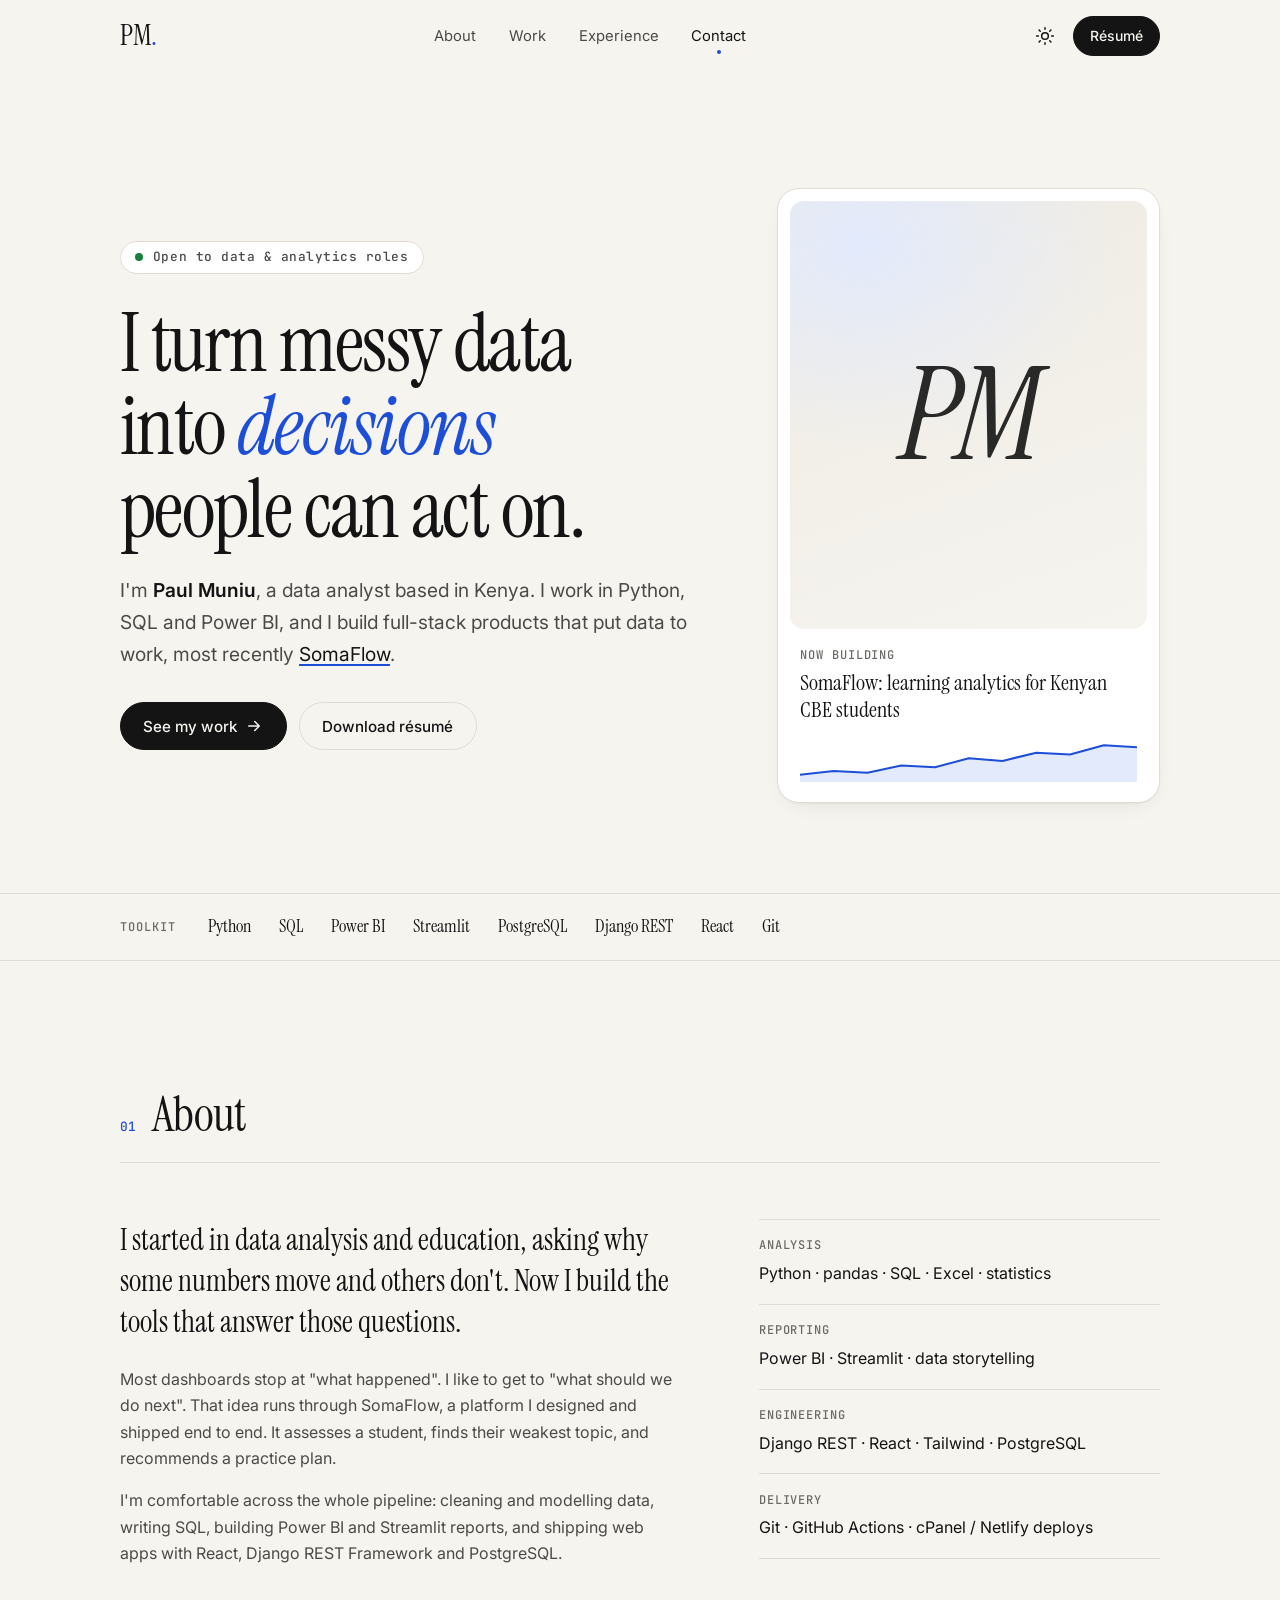
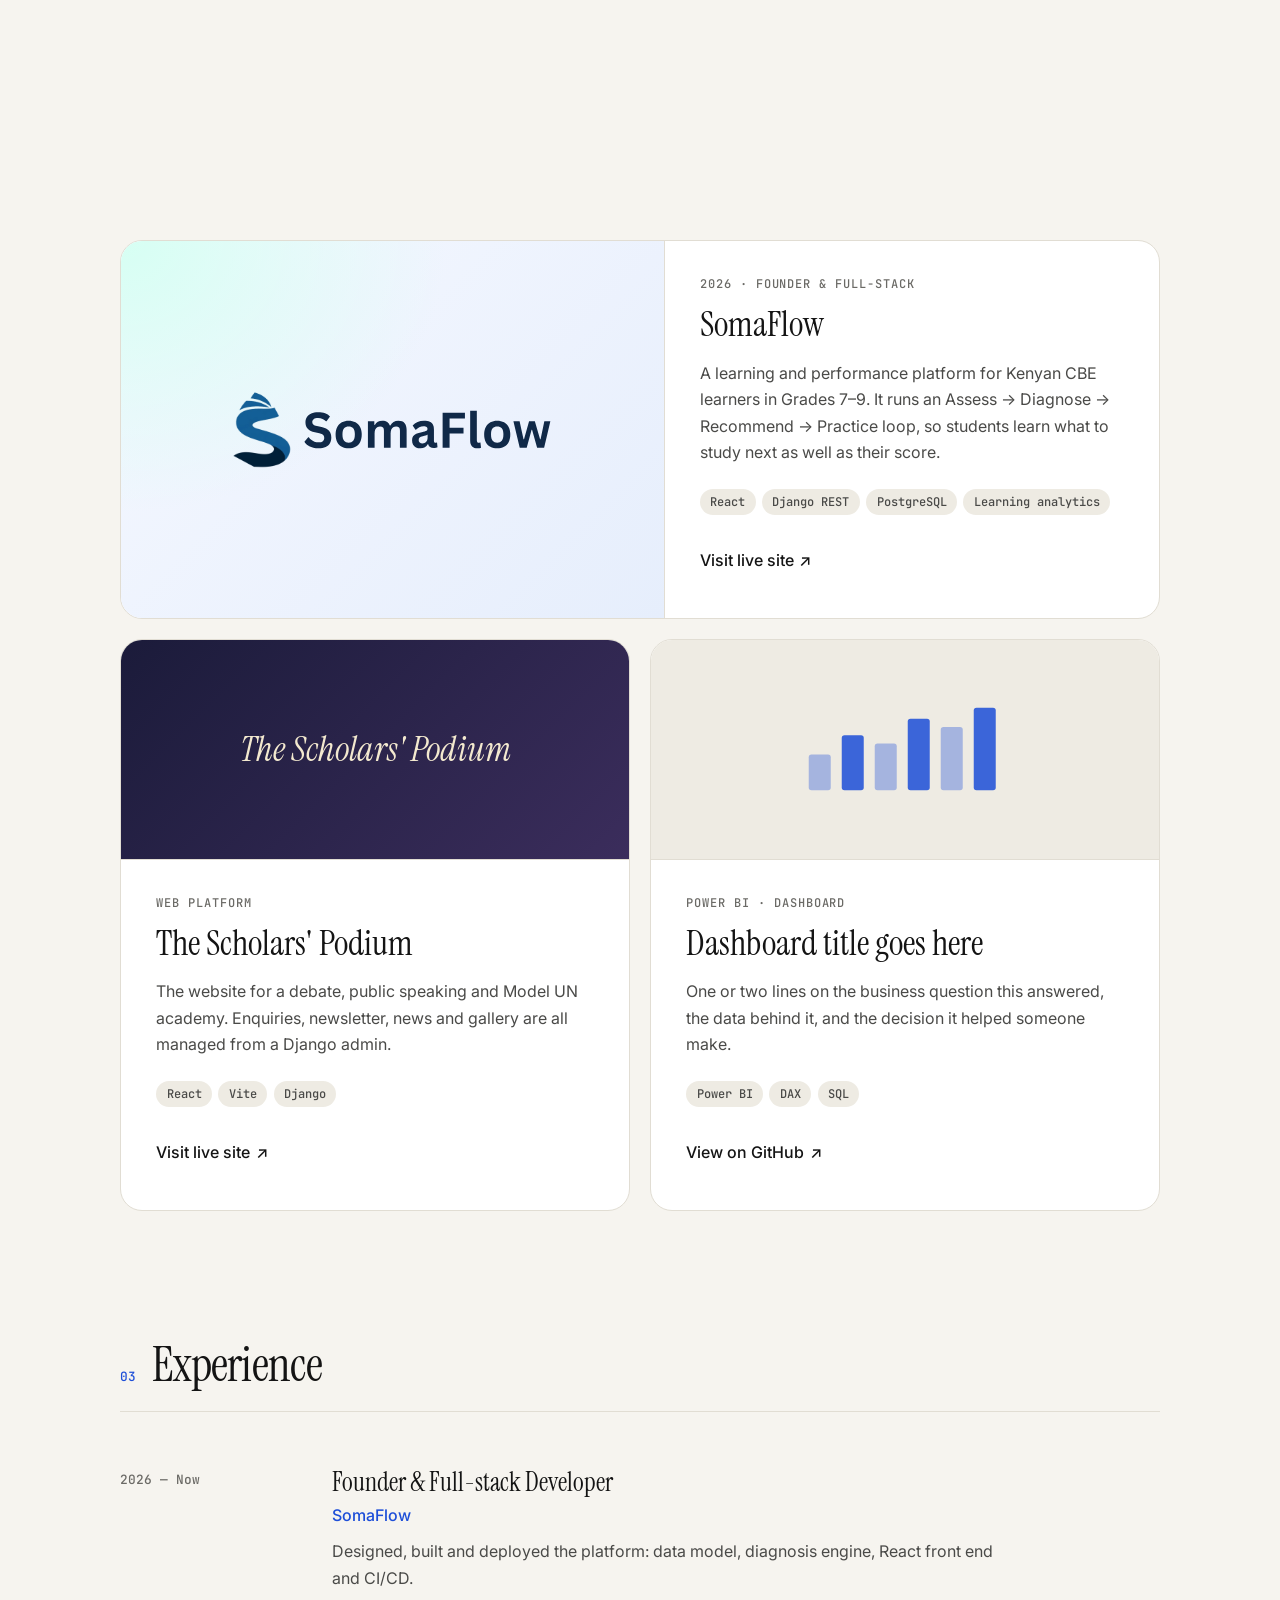
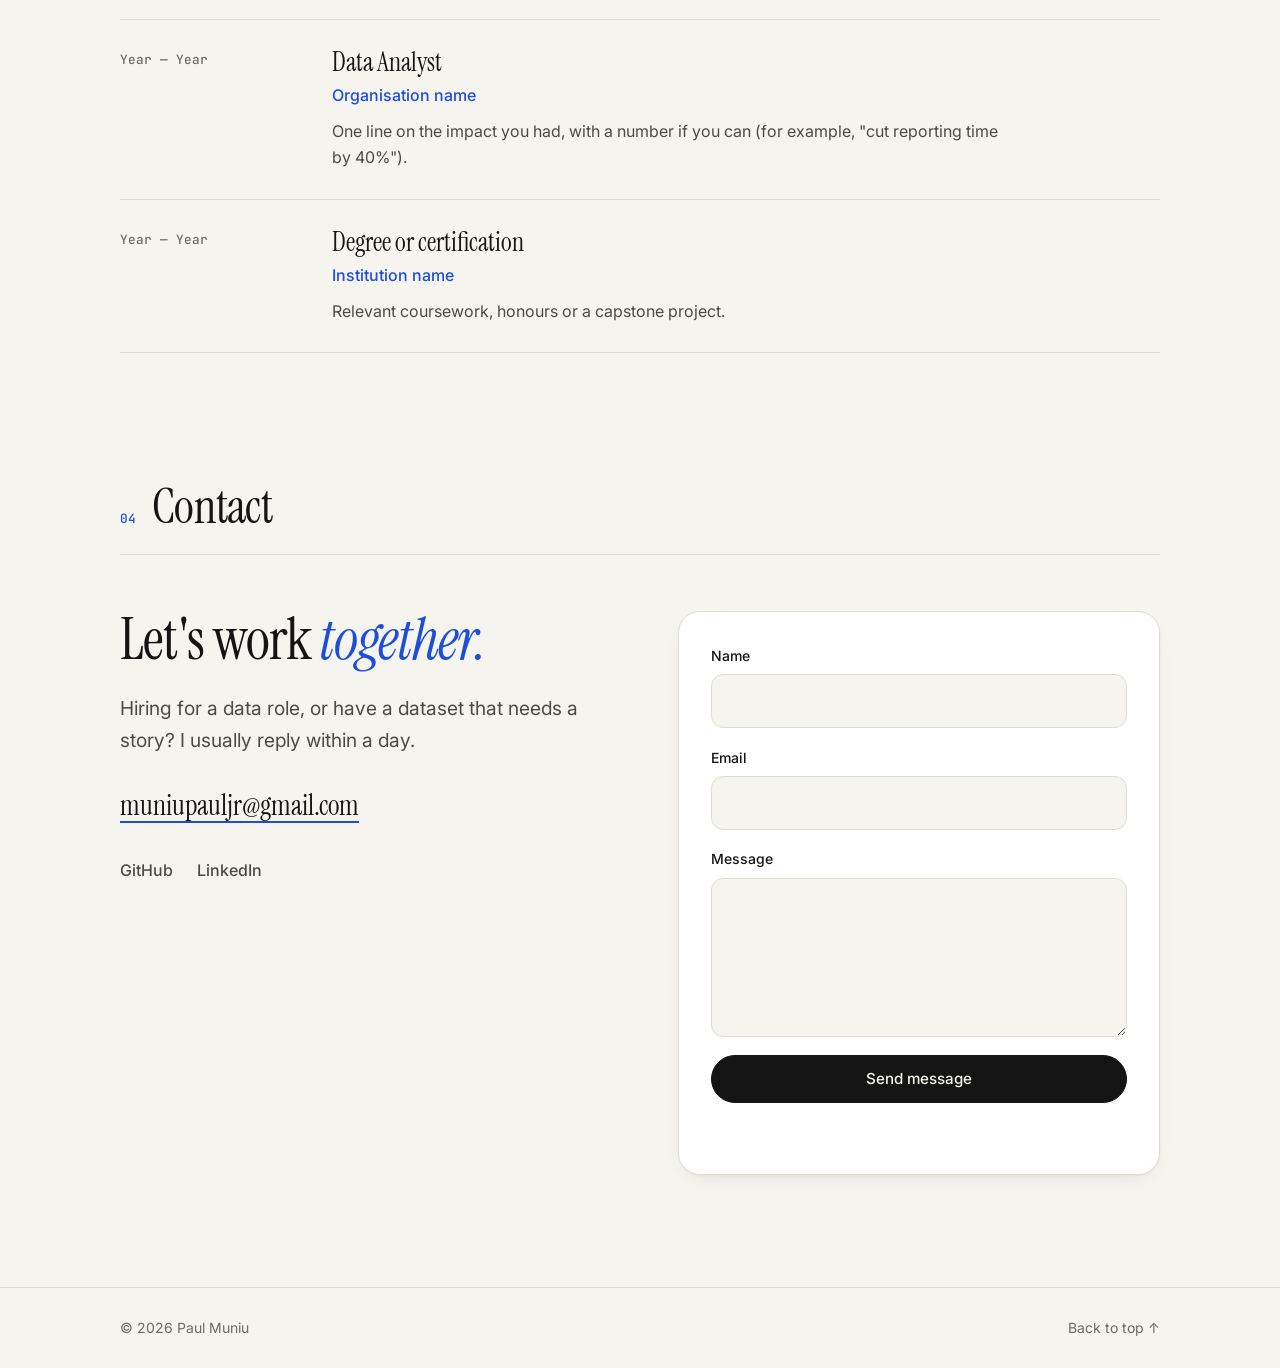
==== index.html @ c6164179 "Initial portfolio site Co-Authored-By: Claude Opus 5.5 <noreply@anthropic.com>" ====
<!doctype html>
<html lang="en">
<head>
  <meta charset="utf-8">
  <meta name="viewport" content="width=device-width, initial-scale=1">
  <title>Paul Muniu · Data Analyst &amp; Builder</title>
  <meta name="description" content="Paul Muniu: a data analyst who builds products. Python, SQL, Power BI and full-stack web apps. Founder of SomaFlow.">
  <meta name="theme-color" content="#f6f4ef" media="(prefers-color-scheme: light)">
  <meta name="theme-color" content="#0f0f10" media="(prefers-color-scheme: dark)">

  <!-- Link preview (WhatsApp, LinkedIn, X) -->
  <meta property="og:title" content="Paul Muniu · Data Analyst & Builder">
  <meta property="og:description" content="I turn messy data into decisions people can act on.">
  <meta property="og:type" content="website">

  <link rel="icon" href="assets/favicon.svg" type="image/svg+xml">

  <link rel="preconnect" href="https://fonts.googleapis.com">
  <link rel="preconnect" href="https://fonts.gstatic.com" crossorigin>
  <link href="https://fonts.googleapis.com/css2?family=Instrument+Serif:ital@0;1&family=Inter:wght@400;500;600&family=JetBrains+Mono:wght@400;500&display=swap" rel="stylesheet">

  <link rel="stylesheet" href="styles.css">

  <!-- Apply the saved theme before first paint so the page never flashes -->
  <script>
    document.documentElement.classList.add('js');
    try {
      var t = localStorage.getItem('theme');
      if (t) document.documentElement.setAttribute('data-theme', t);
    } catch (e) {}
  </script>
</head>
<body>
  <a class="skip-link" href="#main">Skip to content</a>

  <!-- ============ Header ============ -->
  <header class="site-header" id="top">
    <div class="container header-inner">
      <a href="#top" class="brand" aria-label="Paul Muniu, back to top">PM<span>.</span></a>

      <nav class="nav" id="nav" aria-label="Primary">
        <a href="#about">About</a>
        <a href="#work">Work</a>
        <a href="#experience">Experience</a>
        <a href="#contact">Contact</a>
      </nav>

      <div class="header-actions">
        <button class="icon-btn" id="theme-toggle" type="button" aria-label="Switch colour theme">
          <svg class="i-sun" viewBox="0 0 24 24" aria-hidden="true"><circle cx="12" cy="12" r="4"/><path d="M12 2v2M12 20v2M4.9 4.9l1.4 1.4M17.7 17.7l1.4 1.4M2 12h2M20 12h2M4.9 19.1l1.4-1.4M17.7 6.3l1.4-1.4"/></svg>
          <svg class="i-moon" viewBox="0 0 24 24" aria-hidden="true"><path d="M21 12.8A9 9 0 1 1 11.2 3a7 7 0 0 0 9.8 9.8z"/></svg>
        </button>
        <a class="btn btn-small" href="assets/Paul_Muniu_Resume.pdf" target="_blank" rel="noopener">Résumé</a>
        <button class="icon-btn menu-btn" id="menu-btn" type="button" aria-label="Open menu" aria-expanded="false" aria-controls="nav">
          <svg viewBox="0 0 24 24" aria-hidden="true"><path d="M4 7h16M4 12h16M4 17h16"/></svg>
        </button>
      </div>
    </div>
  </header>

  <main id="main">

    <!-- ============ Hero ============ -->
    <section class="hero container">
      <div class="hero-copy">
        <p class="eyebrow reveal"><span class="dot" aria-hidden="true"></span>Open to data &amp; analytics roles</p>
        <h1 class="display reveal">
          I turn messy data into <em>decisions</em> people can act on.
        </h1>
        <p class="lede reveal">
          I'm <strong>Paul Muniu</strong>, a data analyst based in Kenya. I work in Python, SQL and Power BI,
          and I build full-stack products that put data to work, most recently
          <a href="https://somaflow.co.ke" target="_blank" rel="noopener">SomaFlow</a>.
        </p>
        <div class="hero-cta reveal">
          <a class="btn" href="#work">See my work
            <svg viewBox="0 0 24 24" aria-hidden="true"><path d="M5 12h14M13 6l6 6-6 6"/></svg>
          </a>
          <a class="btn btn-ghost" href="assets/Paul_Muniu_Resume.pdf" target="_blank" rel="noopener">Download résumé</a>
        </div>
      </div>

      <!-- Portrait card: swap the monogram for a photo (see README) -->
      <aside class="hero-card reveal" aria-label="Snapshot">
        <div class="portrait">
          <!-- <img src="assets/portrait.jpg" alt="Paul Muniu" width="600" height="720"> -->
          <span class="monogram" aria-hidden="true">PM</span>
        </div>
        <div class="hero-card-body">
          <p class="mono-label">Now building</p>
          <p class="hero-card-title">SomaFlow: learning analytics for Kenyan CBE students</p>
          <svg class="spark" viewBox="0 0 200 48" preserveAspectRatio="none" aria-hidden="true">
            <path class="spark-area" d="M0 40 L20 36 L40 38 L60 30 L80 32 L100 22 L120 25 L140 16 L160 18 L180 8 L200 10 L200 48 L0 48 Z"/>
            <path class="spark-line" d="M0 40 L20 36 L40 38 L60 30 L80 32 L100 22 L120 25 L140 16 L160 18 L180 8 L200 10"/>
          </svg>
        </div>
      </aside>
    </section>

    <!-- ============ Toolkit strip ============ -->
    <section class="toolkit" aria-label="Toolkit">
      <div class="container toolkit-inner">
        <span class="mono-label">Toolkit</span>
        <ul>
          <li>Python</li><li>SQL</li><li>Power BI</li><li>Streamlit</li>
          <li>PostgreSQL</li><li>Django REST</li><li>React</li><li>Git</li>
        </ul>
      </div>
    </section>

    <!-- ============ About ============ -->
    <section class="section container" id="about">
      <header class="section-head reveal">
        <span class="section-num">01</span>
        <h2>About</h2>
      </header>

      <div class="about-grid">
        <div class="about-text reveal">
          <p class="big">
            I started in data analysis and education, asking why some numbers move and others don't.
            Now I build the tools that answer those questions.
          </p>
          <p>
            Most dashboards stop at "what happened". I like to get to "what should we do next".
            That idea runs through SomaFlow, a platform I designed and shipped end to end.
            It assesses a student, finds their weakest topic, and recommends a practice plan.
          </p>
          <p>
            I'm comfortable across the whole pipeline: cleaning and modelling data, writing SQL,
            building Power BI and Streamlit reports, and shipping web apps with React,
            Django REST Framework and PostgreSQL.
          </p>
        </div>

        <div class="skills reveal">
          <div class="skill-group">
            <h3>Analysis</h3>
            <p>Python · pandas · SQL · Excel · statistics</p>
          </div>
          <div class="skill-group">
            <h3>Reporting</h3>
            <p>Power BI · Streamlit · data storytelling</p>
          </div>
          <div class="skill-group">
            <h3>Engineering</h3>
            <p>Django REST · React · Tailwind · PostgreSQL</p>
          </div>
          <div class="skill-group">
            <h3>Delivery</h3>
            <p>Git · GitHub Actions · cPanel / Netlify deploys</p>
          </div>
        </div>
      </div>
    </section>

    <!-- ============ Work ============ -->
    <section class="section container" id="work">
      <header class="section-head reveal">
        <span class="section-num">02</span>
        <h2>Selected work</h2>
      </header>

      <div class="work-grid">

        <!-- Featured project -->
        <article class="project project-featured reveal">
          <div class="project-media media-soma">
            <img src="assets/somaflow-logo.svg" alt="SomaFlow logo" width="320" height="96" loading="lazy">
          </div>
          <div class="project-body">
            <p class="mono-label">2026 · Founder &amp; full-stack</p>
            <h3>SomaFlow</h3>
            <p>
              A learning and performance platform for Kenyan CBE learners in Grades 7–9.
              It runs an Assess → Diagnose → Recommend → Practice loop, so students learn what to
              study next as well as their score.
            </p>
            <ul class="tags">
              <li>React</li><li>Django REST</li><li>PostgreSQL</li><li>Learning analytics</li>
            </ul>
            <div class="project-links">
              <a href="https://somaflow.co.ke" target="_blank" rel="noopener">Visit live site <span aria-hidden="true">↗</span></a>
            </div>
          </div>
        </article>

        <article class="project reveal">
          <div class="project-media media-tsp">
            <span class="wordmark">The Scholars' Podium</span>
          </div>
          <div class="project-body">
            <p class="mono-label">Web platform</p>
            <h3>The Scholars' Podium</h3>
            <p>
              The website for a debate, public speaking and Model UN academy. Enquiries, newsletter,
              news and gallery are all managed from a Django admin.
            </p>
            <ul class="tags">
              <li>React</li><li>Vite</li><li>Django</li>
            </ul>
            <div class="project-links">
              <a href="https://thescholarspodium.com" target="_blank" rel="noopener">Visit live site <span aria-hidden="true">↗</span></a>
            </div>
          </div>
        </article>

        <!-- PLACEHOLDER: replace with a real Power BI / Streamlit project of yours -->
        <article class="project reveal">
          <div class="project-media media-data">
            <svg viewBox="0 0 160 80" aria-hidden="true">
              <rect x="10" y="44" width="16" height="26" rx="2"/><rect x="34" y="30" width="16" height="40" rx="2"/>
              <rect x="58" y="36" width="16" height="34" rx="2"/><rect x="82" y="18" width="16" height="52" rx="2"/>
              <rect x="106" y="24" width="16" height="46" rx="2"/><rect x="130" y="10" width="16" height="60" rx="2"/>
            </svg>
          </div>
          <div class="project-body">
            <p class="mono-label">Power BI · Dashboard</p>
            <h3>Dashboard title goes here</h3>
            <p>
              One or two lines on the business question this answered, the data behind it,
              and the decision it helped someone make.
            </p>
            <ul class="tags">
              <li>Power BI</li><li>DAX</li><li>SQL</li>
            </ul>
            <div class="project-links">
              <a href="https://github.com/PaulMuniu" target="_blank" rel="noopener">View on GitHub <span aria-hidden="true">↗</span></a>
            </div>
          </div>
        </article>

      </div>
    </section>

    <!-- ============ Experience ============ -->
    <section class="section container" id="experience">
      <header class="section-head reveal">
        <span class="section-num">03</span>
        <h2>Experience</h2>
      </header>

      <ol class="timeline">
        <li class="reveal">
          <span class="when">2026 — Now</span>
          <div>
            <h3>Founder &amp; Full-stack Developer</h3>
            <p class="where">SomaFlow</p>
            <p>Designed, built and deployed the platform: data model, diagnosis engine, React front end and CI/CD.</p>
          </div>
        </li>
        <!-- PLACEHOLDER: replace with your real roles -->
        <li class="reveal">
          <span class="when">Year — Year</span>
          <div>
            <h3>Data Analyst</h3>
            <p class="where">Organisation name</p>
            <p>One line on the impact you had, with a number if you can (for example, "cut reporting time by 40%").</p>
          </div>
        </li>
        <li class="reveal">
          <span class="when">Year — Year</span>
          <div>
            <h3>Degree or certification</h3>
            <p class="where">Institution name</p>
            <p>Relevant coursework, honours or a capstone project.</p>
          </div>
        </li>
      </ol>
    </section>

    <!-- ============ Contact ============ -->
    <section class="section container contact" id="contact">
      <header class="section-head reveal">
        <span class="section-num">04</span>
        <h2>Contact</h2>
      </header>

      <div class="contact-grid">
        <div class="reveal">
          <p class="display display-sm">Let's work <em>together.</em></p>
          <p class="lede">Hiring for a data role, or have a dataset that needs a story? I usually reply within a day.</p>
          <a class="email-link" href="mailto:muniupauljr@gmail.com">muniupauljr@gmail.com</a>
          <ul class="socials">
            <li><a href="https://github.com/PaulMuniu" target="_blank" rel="noopener">GitHub</a></li>
            <li><a href="https://www.linkedin.com/" target="_blank" rel="noopener">LinkedIn</a></li>
          </ul>
        </div>

        <!-- Netlify Forms: submissions appear in your Netlify dashboard, no backend needed -->
        <form class="form reveal" name="contact" method="POST" action="/thanks.html" data-netlify="true" netlify-honeypot="company" id="contact-form">
          <input type="hidden" name="form-name" value="contact">
          <p class="hp"><label>Leave this empty <input name="company" tabindex="-1" autocomplete="off"></label></p>

          <div class="field">
            <label for="f-name">Name</label>
            <input id="f-name" name="name" type="text" autocomplete="name" required>
          </div>
          <div class="field">
            <label for="f-email">Email</label>
            <input id="f-email" name="email" type="email" autocomplete="email" required>
          </div>
          <div class="field">
            <label for="f-msg">Message</label>
            <textarea id="f-msg" name="message" rows="5" required></textarea>
          </div>
          <button class="btn btn-block" type="submit">Send message</button>
          <p class="form-status" id="form-status" role="status" aria-live="polite"></p>
        </form>
      </div>
    </section>
  </main>

  <footer class="site-footer">
    <div class="container footer-inner">
      <span>© <span id="year">2026</span> Paul Muniu</span>
      <a href="#top">Back to top ↑</a>
    </div>
  </footer>

  <script src="script.js" defer></script>
</body>
</html>
---- styles.css ----
/* ==========================================================================
   Design tokens
   ========================================================================== */
:root {
  --bg:        #f6f4ef;   /* warm paper */
  --surface:   #ffffff;
  --surface-2: #eeebe3;
  --ink:       #141414;
  --ink-2:     #4a4a48;   /* body copy, 8.6:1 on --bg */
  --muted:     #6b6a66;   /* labels, 5.1:1 on --bg */
  --line:      #e1ddd3;
  --accent:    #1d4ed8;   /* one accent, used sparingly */
  --accent-soft: #e3eafc;
  --ok:        #15803d;

  --serif: "Instrument Serif", "Times New Roman", serif;
  --sans:  "Inter", system-ui, -apple-system, "Segoe UI", Roboto, sans-serif;
  --mono:  "JetBrains Mono", ui-monospace, Consolas, monospace;

  --radius: 14px;
  --radius-lg: 22px;
  --shadow: 0 1px 2px rgb(20 20 20 / .04), 0 8px 24px -12px rgb(20 20 20 / .12);
  --ease: cubic-bezier(.2, .7, .2, 1);
  --max: 1120px;
  --gutter: clamp(16px, 4vw, 40px);

  color-scheme: light;
}

@media (prefers-color-scheme: dark) {
  :root:not([data-theme="light"]) {
    --bg: #0f0f10; --surface: #17171a; --surface-2: #1e1e22;
    --ink: #f2f0ea; --ink-2: #c4c2bb; --muted: #9a988f; --line: #2a2a2e;
    --accent: #8fb0ff; --accent-soft: #1b2440; --ok: #4ade80;
    --shadow: 0 1px 2px rgb(0 0 0 / .4), 0 12px 32px -16px rgb(0 0 0 / .6);
    color-scheme: dark;
  }
}
:root[data-theme="dark"] {
  --bg: #0f0f10; --surface: #17171a; --surface-2: #1e1e22;
  --ink: #f2f0ea; --ink-2: #c4c2bb; --muted: #9a988f; --line: #2a2a2e;
  --accent: #8fb0ff; --accent-soft: #1b2440; --ok: #4ade80;
  --shadow: 0 1px 2px rgb(0 0 0 / .4), 0 12px 32px -16px rgb(0 0 0 / .6);
  color-scheme: dark;
}

/* ==========================================================================
   Base
   ========================================================================== */
*, *::before, *::after { box-sizing: border-box; }
html { scroll-behavior: smooth; scroll-padding-top: 88px; -webkit-text-size-adjust: 100%; }
body {
  margin: 0;
  background: var(--bg);
  color: var(--ink-2);
  font: 400 1rem/1.65 var(--sans);
  -webkit-font-smoothing: antialiased;
  text-rendering: optimizeLegibility;
  transition: background-color .3s var(--ease), color .3s var(--ease);
}
img, svg { display: block; max-width: 100%; }
a { color: inherit; }
h1, h2, h3 { color: var(--ink); margin: 0; font-weight: 500; }
p { margin: 0 0 1em; }
strong { color: var(--ink); font-weight: 600; }
::selection { background: var(--accent); color: var(--bg); }

:focus-visible { outline: 2px solid var(--accent); outline-offset: 3px; border-radius: 6px; }

.container { width: 100%; max-width: var(--max); margin-inline: auto; padding-inline: var(--gutter); }

.skip-link {
  position: absolute; left: 16px; top: -48px; z-index: 100;
  background: var(--ink); color: var(--bg); padding: 10px 16px; border-radius: 8px;
  text-decoration: none; transition: top .2s var(--ease);
}
.skip-link:focus { top: 16px; }

.mono-label {
  font: 500 .75rem/1.4 var(--mono);
  letter-spacing: .08em; text-transform: uppercase;
  color: var(--muted); margin: 0;
}

/* ==========================================================================
   Buttons
   ========================================================================== */
.btn {
  display: inline-flex; align-items: center; justify-content: center; gap: .5rem;
  min-height: 48px; padding: 0 1.4rem;
  border-radius: 999px; border: 1px solid var(--ink);
  background: var(--ink); color: var(--bg);
  font: 500 .95rem/1 var(--sans); text-decoration: none; cursor: pointer;
  transition: transform .2s var(--ease), background-color .2s var(--ease), color .2s var(--ease), border-color .2s var(--ease);
}
.btn svg { width: 18px; height: 18px; fill: none; stroke: currentColor; stroke-width: 2; stroke-linecap: round; stroke-linejoin: round; transition: transform .2s var(--ease); }
.btn:hover { transform: translateY(-1px); }
.btn:hover svg { transform: translateX(3px); }
.btn:active { transform: translateY(0); }
.btn-ghost { background: transparent; color: var(--ink); border-color: var(--line); }
.btn-ghost:hover { border-color: var(--ink); }
.btn-small { min-height: 40px; padding: 0 1rem; font-size: .875rem; }
.btn-block { width: 100%; }
.btn[disabled] { opacity: .6; cursor: progress; transform: none; }

.icon-btn {
  display: inline-grid; place-items: center;
  width: 44px; height: 44px; border-radius: 999px;
  border: 1px solid transparent; background: transparent; color: var(--ink); cursor: pointer;
  transition: background-color .2s var(--ease), border-color .2s var(--ease);
}
.icon-btn:hover { background: var(--surface-2); }
.icon-btn svg { width: 20px; height: 20px; fill: none; stroke: currentColor; stroke-width: 1.8; stroke-linecap: round; stroke-linejoin: round; }

.i-moon { display: none; }
:root[data-theme="dark"] .i-sun { display: none; }
:root[data-theme="dark"] .i-moon { display: block; }
@media (prefers-color-scheme: dark) {
  :root:not([data-theme="light"]) .i-sun { display: none; }
  :root:not([data-theme="light"]) .i-moon { display: block; }
}

/* ==========================================================================
   Header
   ========================================================================== */
.site-header {
  position: sticky; top: 0; z-index: 50;
  background: color-mix(in srgb, var(--bg) 82%, transparent);
  -webkit-backdrop-filter: saturate(160%) blur(14px);
  backdrop-filter: saturate(160%) blur(14px);
  border-bottom: 1px solid transparent;
  transition: border-color .3s var(--ease);
}
.site-header.scrolled { border-bottom-color: var(--line); }
.header-inner { display: flex; align-items: center; justify-content: space-between; height: 72px; gap: 1rem; }

.brand { font: 400 1.75rem/1 var(--serif); color: var(--ink); text-decoration: none; letter-spacing: -.01em; }
.brand span { color: var(--accent); }

.nav { display: flex; gap: .25rem; }
.nav a {
  position: relative; padding: .6rem .9rem; border-radius: 999px;
  font-size: .925rem; color: var(--ink-2); text-decoration: none;
  transition: color .2s var(--ease), background-color .2s var(--ease);
}
.nav a:hover { color: var(--ink); background: var(--surface-2); }
.nav a.active { color: var(--ink); }
.nav a.active::after {
  content: ""; position: absolute; left: 50%; bottom: 4px; width: 4px; height: 4px;
  border-radius: 50%; background: var(--accent); transform: translateX(-50%);
}

.header-actions { display: flex; align-items: center; gap: .35rem; }
.menu-btn { display: none; }

/* ==========================================================================
   Hero
   ========================================================================== */
.hero {
  display: grid; grid-template-columns: 1.55fr 1fr; gap: clamp(2rem, 5vw, 4.5rem);
  align-items: center;
  padding-block: clamp(3.5rem, 9vw, 7.5rem) clamp(3rem, 7vw, 6rem);
}
.eyebrow {
  display: inline-flex; align-items: center; gap: .6rem;
  font: 500 .8rem/1 var(--mono); letter-spacing: .04em; color: var(--ink-2);
  padding: .55rem .9rem; border: 1px solid var(--line); border-radius: 999px; background: var(--surface);
  margin-bottom: 1.75rem;
}
.dot { width: 8px; height: 8px; border-radius: 50%; background: var(--ok); box-shadow: 0 0 0 0 color-mix(in srgb, var(--ok) 50%, transparent); animation: pulse 2.4s infinite; }
@keyframes pulse {
  0%   { box-shadow: 0 0 0 0 color-mix(in srgb, var(--ok) 45%, transparent); }
  70%  { box-shadow: 0 0 0 8px transparent; }
  100% { box-shadow: 0 0 0 0 transparent; }
}

.display {
  font: 400 clamp(2.6rem, 6.4vw, 5.1rem)/1.02 var(--serif);
  letter-spacing: -.02em; color: var(--ink); margin: 0 0 1.5rem;
  text-wrap: balance;
}
.display em { font-style: italic; color: var(--accent); }
.display-sm { font-size: clamp(2.2rem, 5vw, 3.6rem); }

.lede { font-size: clamp(1.05rem, 1.6vw, 1.2rem); max-width: 38rem; color: var(--ink-2); }
.lede a { color: var(--ink); text-decoration-color: var(--accent); text-underline-offset: 3px; text-decoration-thickness: 1.5px; }
.lede a:hover { color: var(--accent); }
.hero-cta { display: flex; flex-wrap: wrap; gap: .75rem; margin-top: 2rem; }

.hero-card {
  background: var(--surface); border: 1px solid var(--line); border-radius: var(--radius-lg);
  padding: .75rem; box-shadow: var(--shadow);
  transform: rotate(1.2deg);
  transition: transform .5s var(--ease);
}
.hero-card:hover { transform: rotate(0deg) translateY(-4px); }
.portrait {
  aspect-ratio: 5 / 6; border-radius: calc(var(--radius-lg) - 8px); overflow: hidden;
  display: grid; place-items: center;
  background:
    radial-gradient(120% 80% at 20% 10%, var(--accent-soft), transparent 60%),
    linear-gradient(160deg, var(--surface-2), var(--bg));
}
.portrait img { width: 100%; height: 100%; object-fit: cover; }
.monogram { font: italic 400 clamp(5rem, 11vw, 8rem)/1 var(--serif); color: var(--ink); opacity: .9; letter-spacing: -.03em; }
.hero-card-body { padding: 1.1rem .6rem .5rem; }
.hero-card-title { font: 400 1.35rem/1.25 var(--serif); color: var(--ink); margin: .4rem 0 .9rem; }
.spark { width: 100%; height: 44px; }
.spark-line { fill: none; stroke: var(--accent); stroke-width: 2; vector-effect: non-scaling-stroke; stroke-linejoin: round; }
.spark-area { fill: var(--accent-soft); }

/* ==========================================================================
   Toolkit strip
   ========================================================================== */
.toolkit { border-block: 1px solid var(--line); }
.toolkit-inner { display: flex; align-items: center; gap: 2rem; padding-block: 1.25rem; }
.toolkit ul { display: flex; flex-wrap: wrap; gap: .4rem 1.75rem; list-style: none; margin: 0; padding: 0; }
.toolkit li { font: 400 1.15rem/1.4 var(--serif); color: var(--ink); }

/* ==========================================================================
   Sections
   ========================================================================== */
.section { padding-block: clamp(4.5rem, 10vw, 8rem) 0; }
.section-head {
  display: flex; align-items: baseline; gap: 1rem;
  padding-bottom: 1.25rem; margin-bottom: clamp(2rem, 5vw, 3.5rem);
  border-bottom: 1px solid var(--line);
}
.section-num { font: 500 .8rem/1 var(--mono); color: var(--accent); }
.section-head h2 { font: 400 clamp(2rem, 4.2vw, 3rem)/1.1 var(--serif); letter-spacing: -.015em; }

/* About */
.about-grid { display: grid; grid-template-columns: 1.4fr 1fr; gap: clamp(2rem, 6vw, 5rem); }
.about-text { max-width: 40rem; }
.about-text .big { font: 400 clamp(1.45rem, 2.6vw, 1.9rem)/1.35 var(--serif); color: var(--ink); margin-bottom: 1.5rem; }
.skills { display: grid; gap: 0; align-content: start; }
.skill-group { padding: 1.1rem 0; border-top: 1px solid var(--line); }
.skill-group:last-child { border-bottom: 1px solid var(--line); }
.skill-group h3 { font: 500 .75rem/1.4 var(--mono); letter-spacing: .08em; text-transform: uppercase; color: var(--muted); margin-bottom: .35rem; }
.skill-group p { margin: 0; color: var(--ink); }

/* Work */
.work-grid { display: grid; grid-template-columns: repeat(2, 1fr); gap: 1.25rem; }
.project {
  display: flex; flex-direction: column;
  background: var(--surface); border: 1px solid var(--line); border-radius: var(--radius-lg);
  overflow: hidden;
  transition: transform .35s var(--ease), box-shadow .35s var(--ease), border-color .35s var(--ease);
}
.project:hover { transform: translateY(-4px); box-shadow: var(--shadow); border-color: color-mix(in srgb, var(--ink) 18%, var(--line)); }
.project-featured { grid-column: 1 / -1; display: grid; grid-template-columns: 1.1fr 1fr; }
.project-media {
  display: grid; place-items: center; min-height: 220px; padding: 2rem;
  background: var(--surface-2); border-bottom: 1px solid var(--line);
}
.project-featured .project-media { border-bottom: 0; border-right: 1px solid var(--line); min-height: 340px; }
.media-soma { background: radial-gradient(100% 120% at 0% 0%, #d6fff3, transparent 60%), linear-gradient(135deg, #f5f8ff, #e6eefc); }
.media-soma img { width: min(78%, 320px); height: auto; transition: transform .5s var(--ease); }
.project:hover .media-soma img { transform: scale(1.04); }
.media-tsp { background: linear-gradient(135deg, #1b1b3a, #3b2d5c); }
.wordmark { font: italic 400 clamp(1.6rem, 3vw, 2.2rem)/1.1 var(--serif); color: #f3e9cf; text-align: center; }
.media-data svg { width: 70%; max-width: 220px; }
.media-data rect { fill: var(--accent); opacity: .85; }
.media-data rect:nth-child(odd) { opacity: .35; }

.project-body { padding: clamp(1.4rem, 3vw, 2.2rem); display: flex; flex-direction: column; gap: .2rem; flex: 1; }
.project-body h3 { font: 400 clamp(1.7rem, 3vw, 2.2rem)/1.15 var(--serif); margin: .5rem 0 .75rem; }
.tags { display: flex; flex-wrap: wrap; gap: .4rem; list-style: none; padding: 0; margin: .25rem 0 1.25rem; }
.tags li { font: 500 .75rem/1 var(--mono); padding: .45rem .65rem; border-radius: 999px; background: var(--surface-2); color: var(--ink-2); }
.project-links { margin-top: auto; }
.project-links a {
  display: inline-flex; align-items: center; gap: .35rem; min-height: 44px;
  font-weight: 500; color: var(--ink); text-decoration: none;
  background: linear-gradient(var(--accent), var(--accent)) left bottom / 0 1.5px no-repeat;
  transition: background-size .3s var(--ease), color .2s var(--ease);
}
.project-links a:hover { color: var(--accent); background-size: 100% 1.5px; }

/* Experience */
.timeline { list-style: none; margin: 0; padding: 0; }
.timeline li {
  display: grid; grid-template-columns: 180px 1fr; gap: 2rem;
  padding: 1.75rem 0; border-bottom: 1px solid var(--line);
}
.timeline li:first-child { padding-top: 0; }
.when { font: 500 .8rem/1.9 var(--mono); color: var(--muted); }
.timeline h3 { font: 400 1.6rem/1.2 var(--serif); }
.where { color: var(--accent); font-weight: 500; margin: .2rem 0 .6rem; }
.timeline p:last-child { margin: 0; max-width: 42rem; }

/* Contact */
.contact { padding-bottom: clamp(4rem, 9vw, 7rem); }
.contact-grid { display: grid; grid-template-columns: 1fr 1fr; gap: clamp(2rem, 6vw, 5rem); align-items: start; }
.email-link {
  display: inline-block; margin-top: .75rem;
  font: 400 clamp(1.3rem, 2.4vw, 1.75rem)/1.3 var(--serif); color: var(--ink);
  text-decoration: underline; text-decoration-color: var(--accent); text-underline-offset: 6px; text-decoration-thickness: 1.5px;
  word-break: break-all;
  transition: color .2s var(--ease);
}
.email-link:hover { color: var(--accent); }
.socials { display: flex; gap: 1.5rem; list-style: none; padding: 0; margin: 1.5rem 0 0; }
.socials a { display: inline-flex; align-items: center; min-height: 44px; color: var(--ink-2); text-decoration: none; font-weight: 500; }
.socials a:hover { color: var(--accent); }

.form {
  background: var(--surface); border: 1px solid var(--line); border-radius: var(--radius-lg);
  padding: clamp(1.4rem, 3vw, 2rem); box-shadow: var(--shadow);
  display: grid; gap: 1.1rem;
}
.field { display: grid; gap: .45rem; }
.field label { font-size: .875rem; font-weight: 500; color: var(--ink); }
.field input, .field textarea {
  width: 100%; font: inherit; color: var(--ink);
  background: var(--bg); border: 1px solid var(--line); border-radius: 12px;
  padding: .8rem 1rem; min-height: 48px; resize: vertical;
  transition: border-color .2s var(--ease), box-shadow .2s var(--ease), background-color .2s var(--ease);
}
.field input:hover, .field textarea:hover { border-color: color-mix(in srgb, var(--ink) 25%, var(--line)); }
.field input:focus, .field textarea:focus {
  outline: none; border-color: var(--accent); background: var(--surface);
  box-shadow: 0 0 0 4px color-mix(in srgb, var(--accent) 18%, transparent);
}
.hp { position: absolute; left: -9999px; }
.form-status { margin: 0; min-height: 1.5em; font-size: .9rem; }
.form-status.ok { color: var(--ok); }
.form-status.err { color: #dc2626; }

/* Footer */
.site-footer { border-top: 1px solid var(--line); }
.footer-inner { display: flex; justify-content: space-between; align-items: center; min-height: 80px; font-size: .875rem; color: var(--muted); gap: 1rem; }
.footer-inner a { color: var(--muted); text-decoration: none; min-height: 44px; display: inline-flex; align-items: center; }
.footer-inner a:hover { color: var(--ink); }

/* ==========================================================================
   Scroll reveal (only when JS is running; content is visible without it)
   ========================================================================== */
.js .reveal { opacity: 0; transform: translateY(14px); transition: opacity .7s var(--ease), transform .7s var(--ease); }
.js .reveal.in { opacity: 1; transform: none; }

@media (prefers-reduced-motion: reduce) {
  html { scroll-behavior: auto; }
  *, *::before, *::after { animation: none !important; transition: none !important; }
  .js .reveal { opacity: 1; transform: none; }
  .hero-card { transform: none; }
}

/* ==========================================================================
   Responsive
   ========================================================================== */
@media (max-width: 960px) {
  .hero { grid-template-columns: 1fr; }
  .hero-card { max-width: 380px; transform: none; }
  .portrait { aspect-ratio: 4 / 3; }
  .eyebrow { white-space: nowrap; }
  .about-grid, .contact-grid { grid-template-columns: 1fr; }
  .project-featured { grid-template-columns: 1fr; }
  .project-featured .project-media { border-right: 0; border-bottom: 1px solid var(--line); min-height: 240px; }
}

@media (max-width: 760px) {
  .menu-btn { display: inline-grid; }
  .nav {
    position: absolute; top: 72px; left: 0; right: 0;
    flex-direction: column; gap: 0; padding: .5rem var(--gutter) 1rem;
    background: var(--bg); border-bottom: 1px solid var(--line);
    opacity: 0; visibility: hidden; transform: translateY(-8px);
    transition: opacity .2s var(--ease), transform .2s var(--ease), visibility .2s;
  }
  .nav.open { opacity: 1; visibility: visible; transform: none; }
  .nav a { padding: .9rem 0; border-radius: 0; font-size: 1.05rem; border-bottom: 1px solid var(--line); }
  .nav a:last-child { border-bottom: 0; }
  .nav a:hover { background: none; }
  .nav a.active::after { display: none; }

  .work-grid { grid-template-columns: 1fr; }
  .toolkit-inner { flex-direction: column; align-items: flex-start; gap: .75rem; }
  .timeline li { grid-template-columns: 1fr; gap: .4rem; }
}

@media (max-width: 420px) {
  .header-actions .btn-small { display: none; }
  .hero-cta .btn { flex: 1 1 100%; }
}
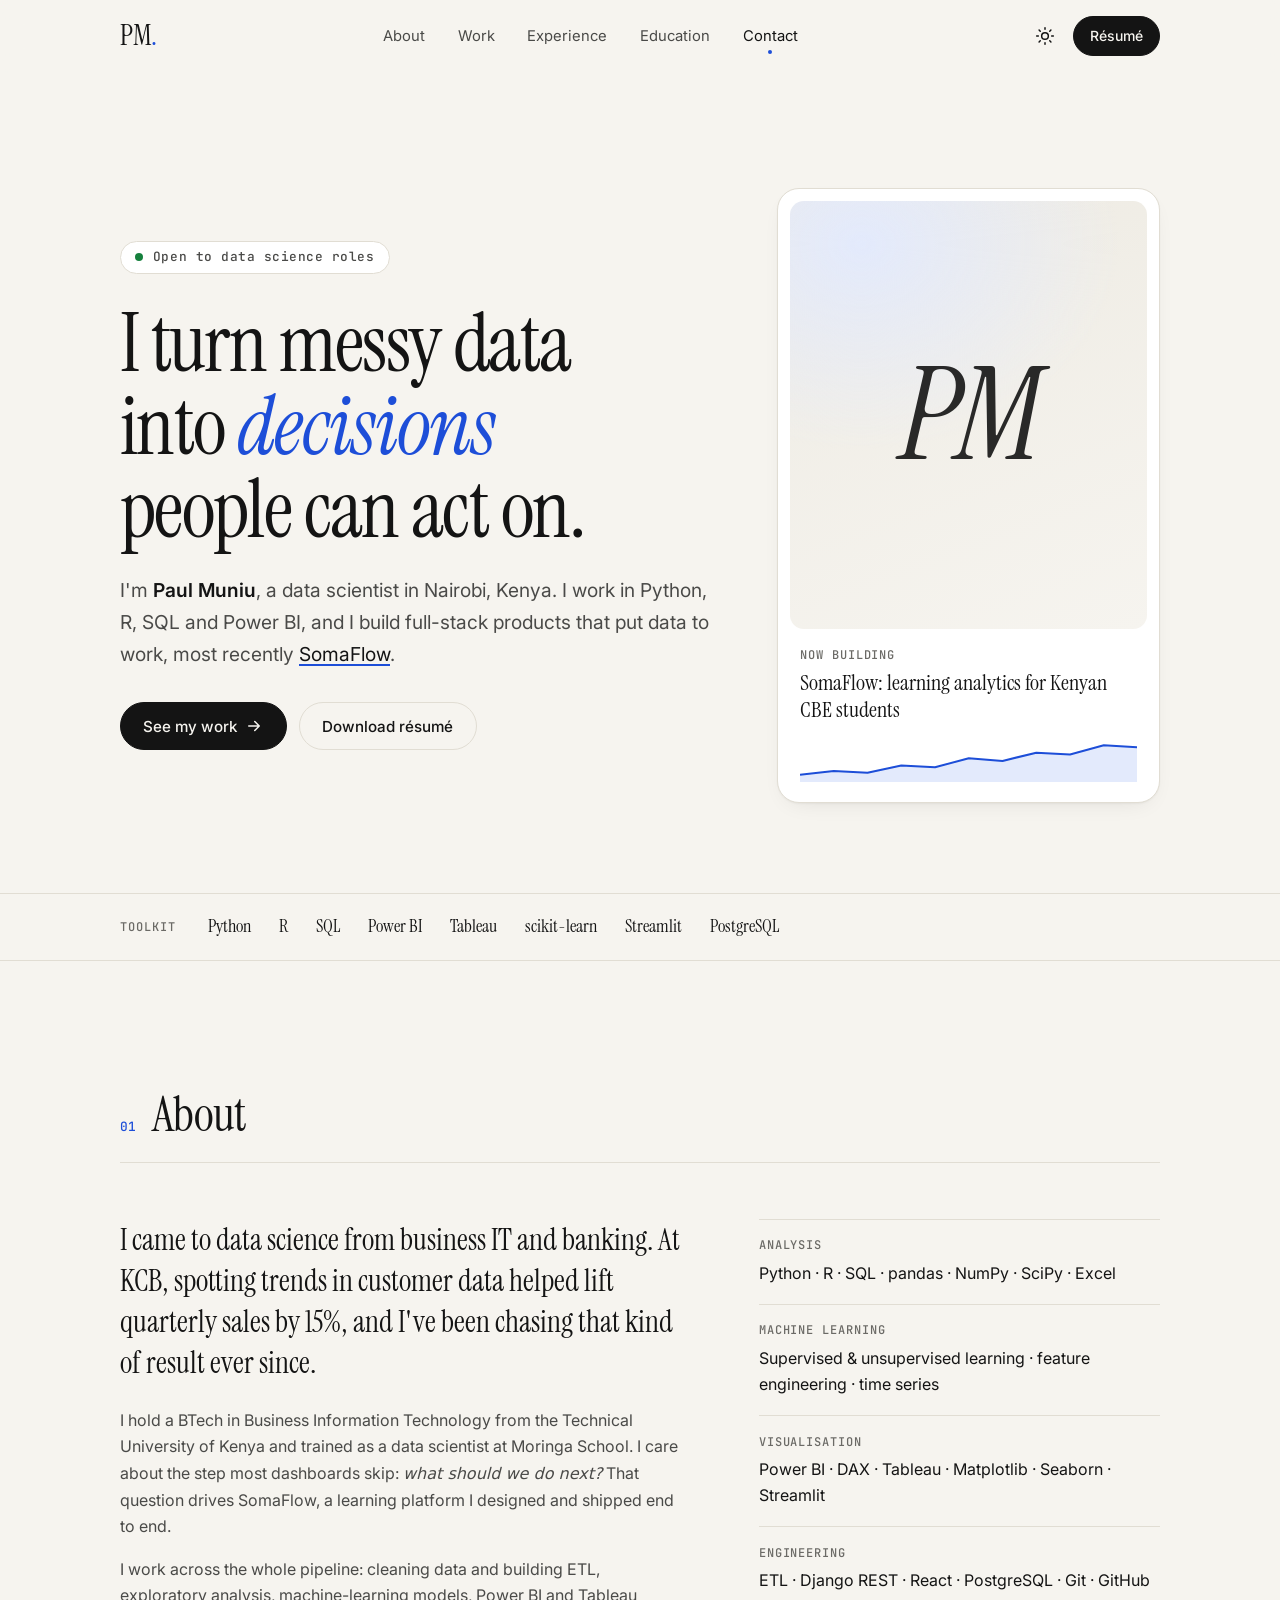
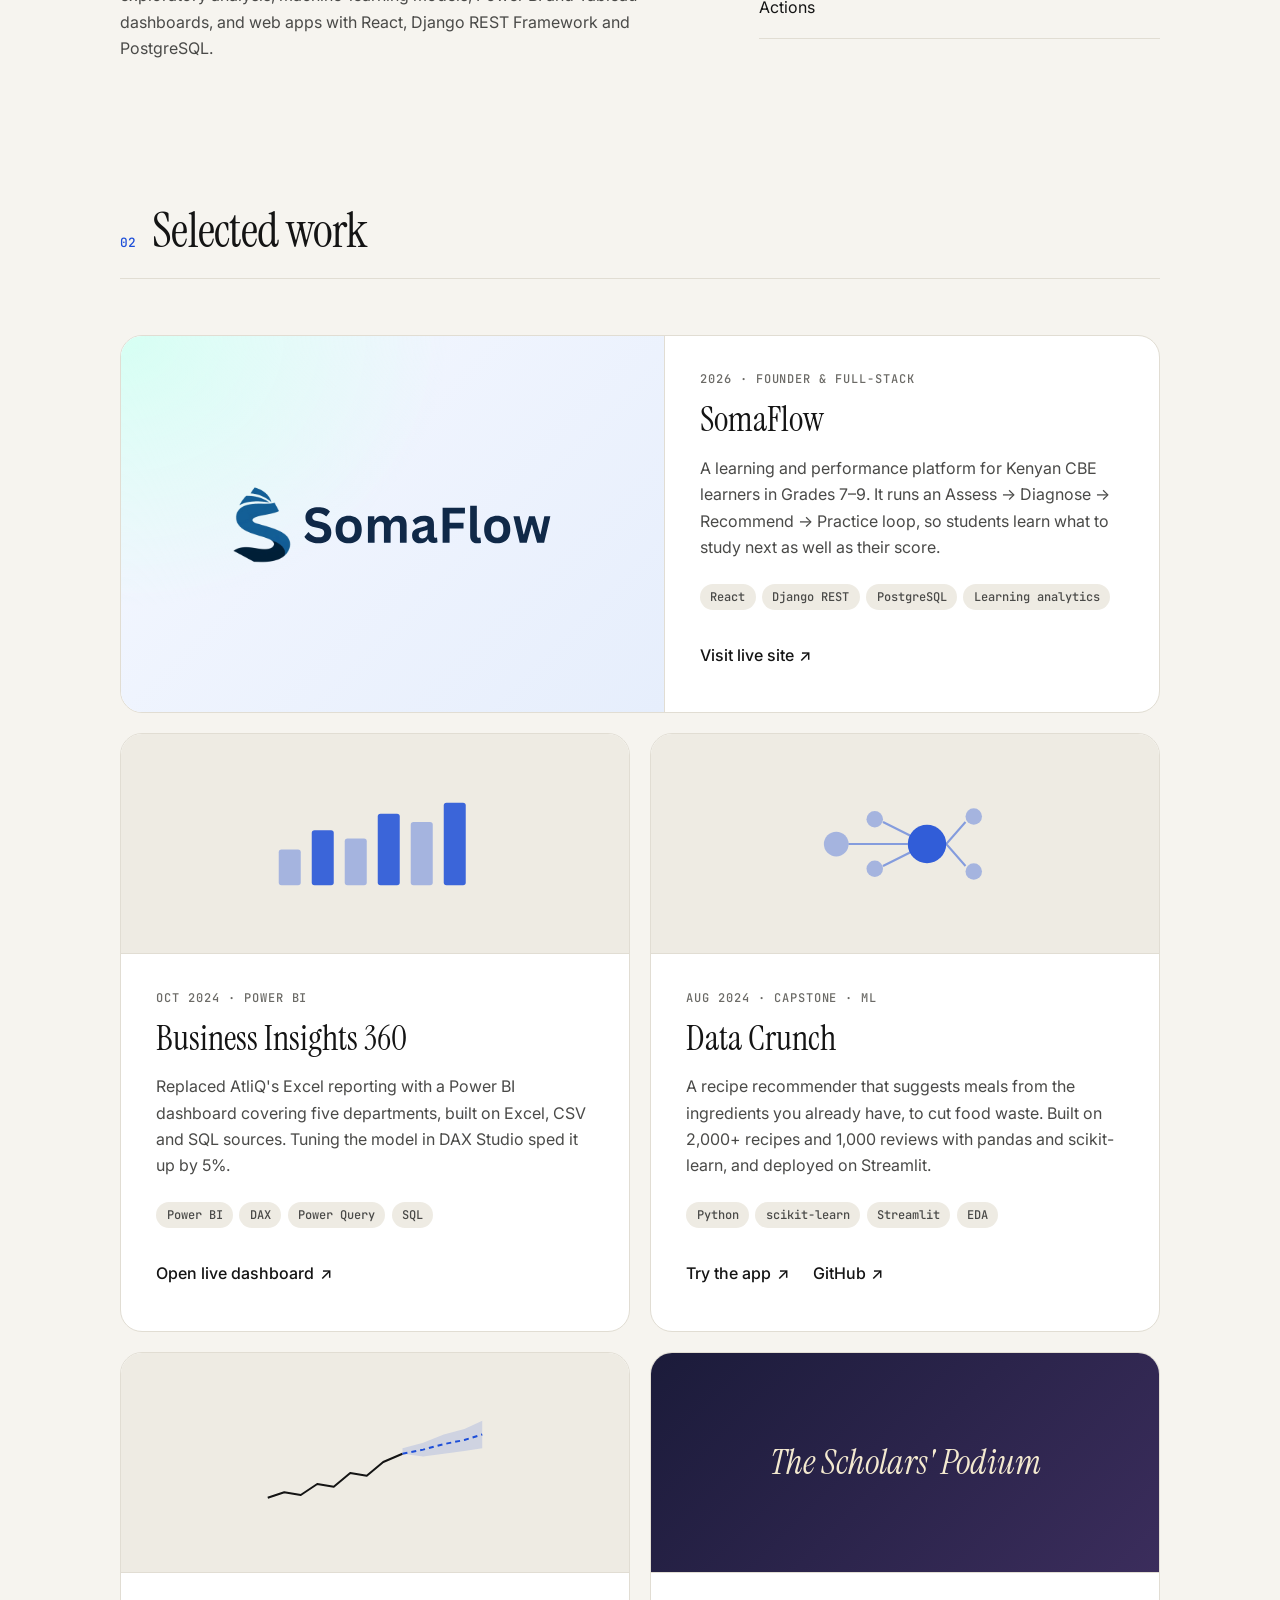
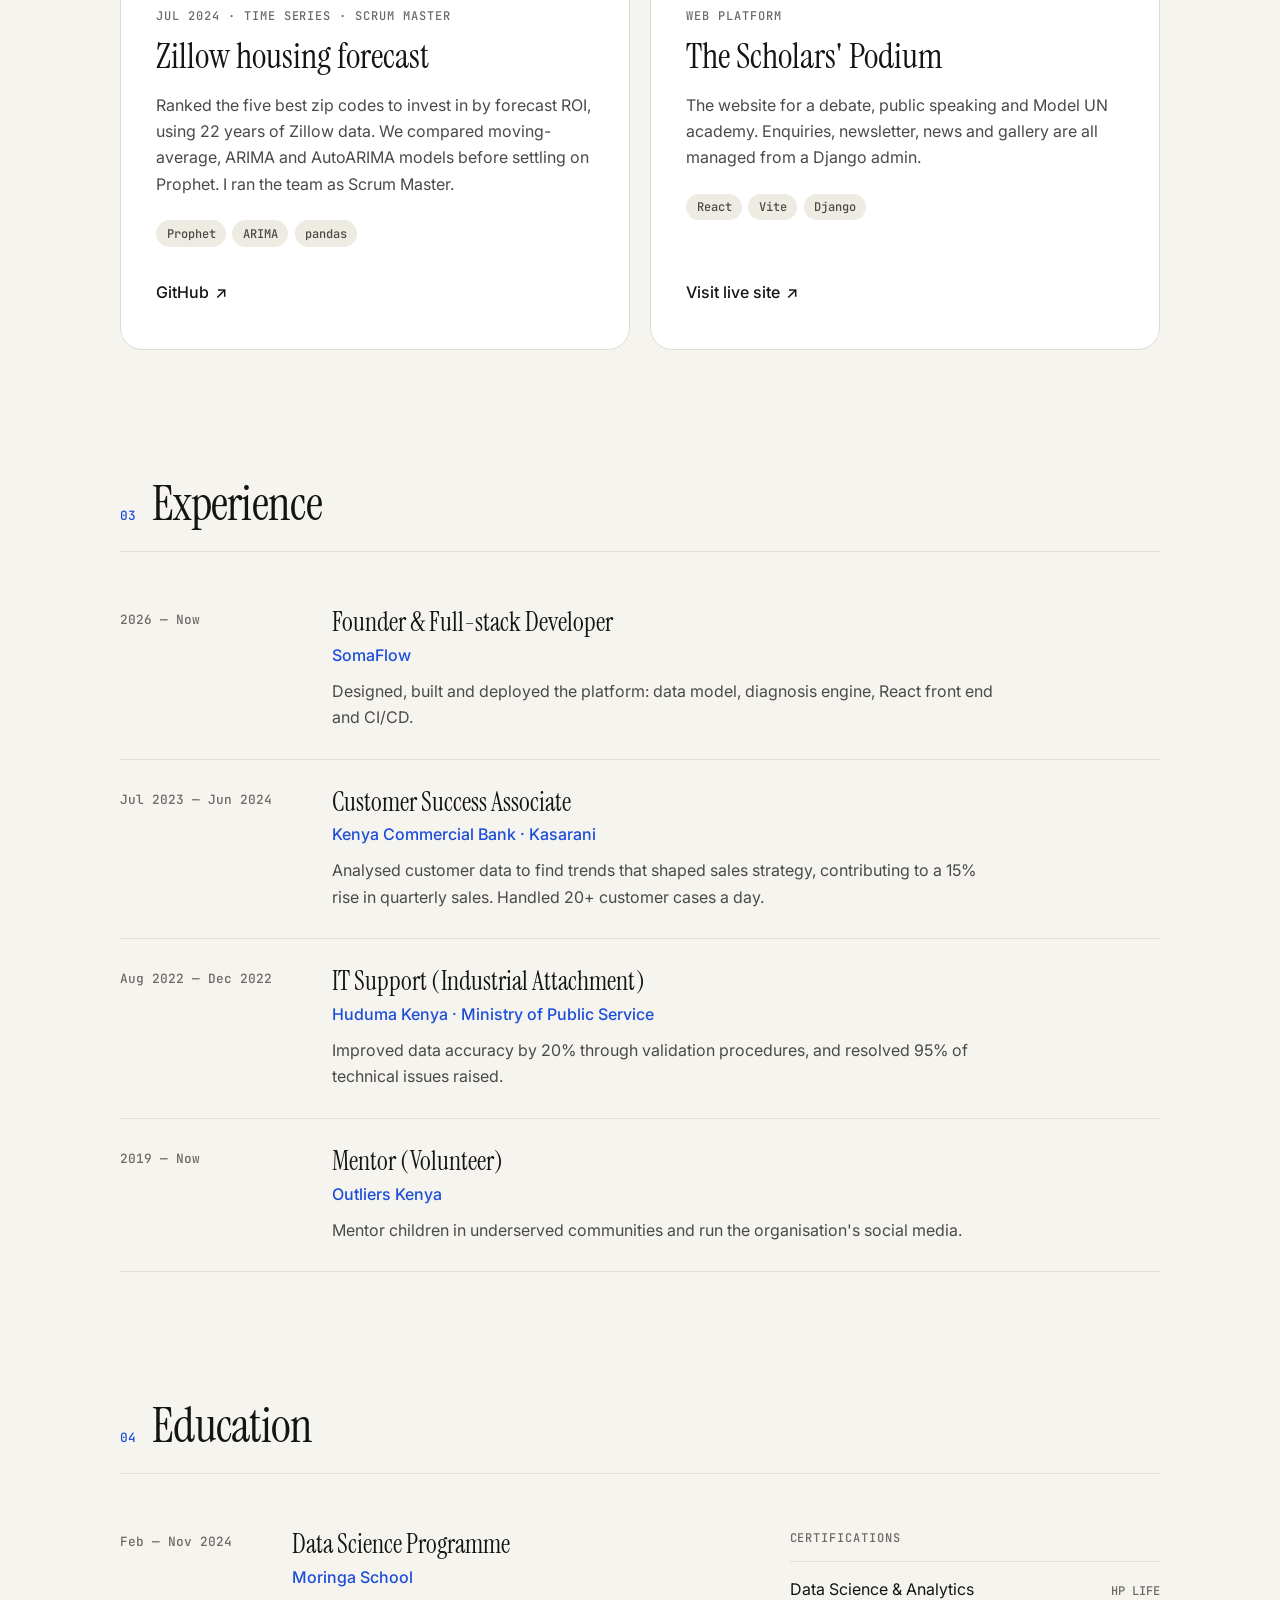
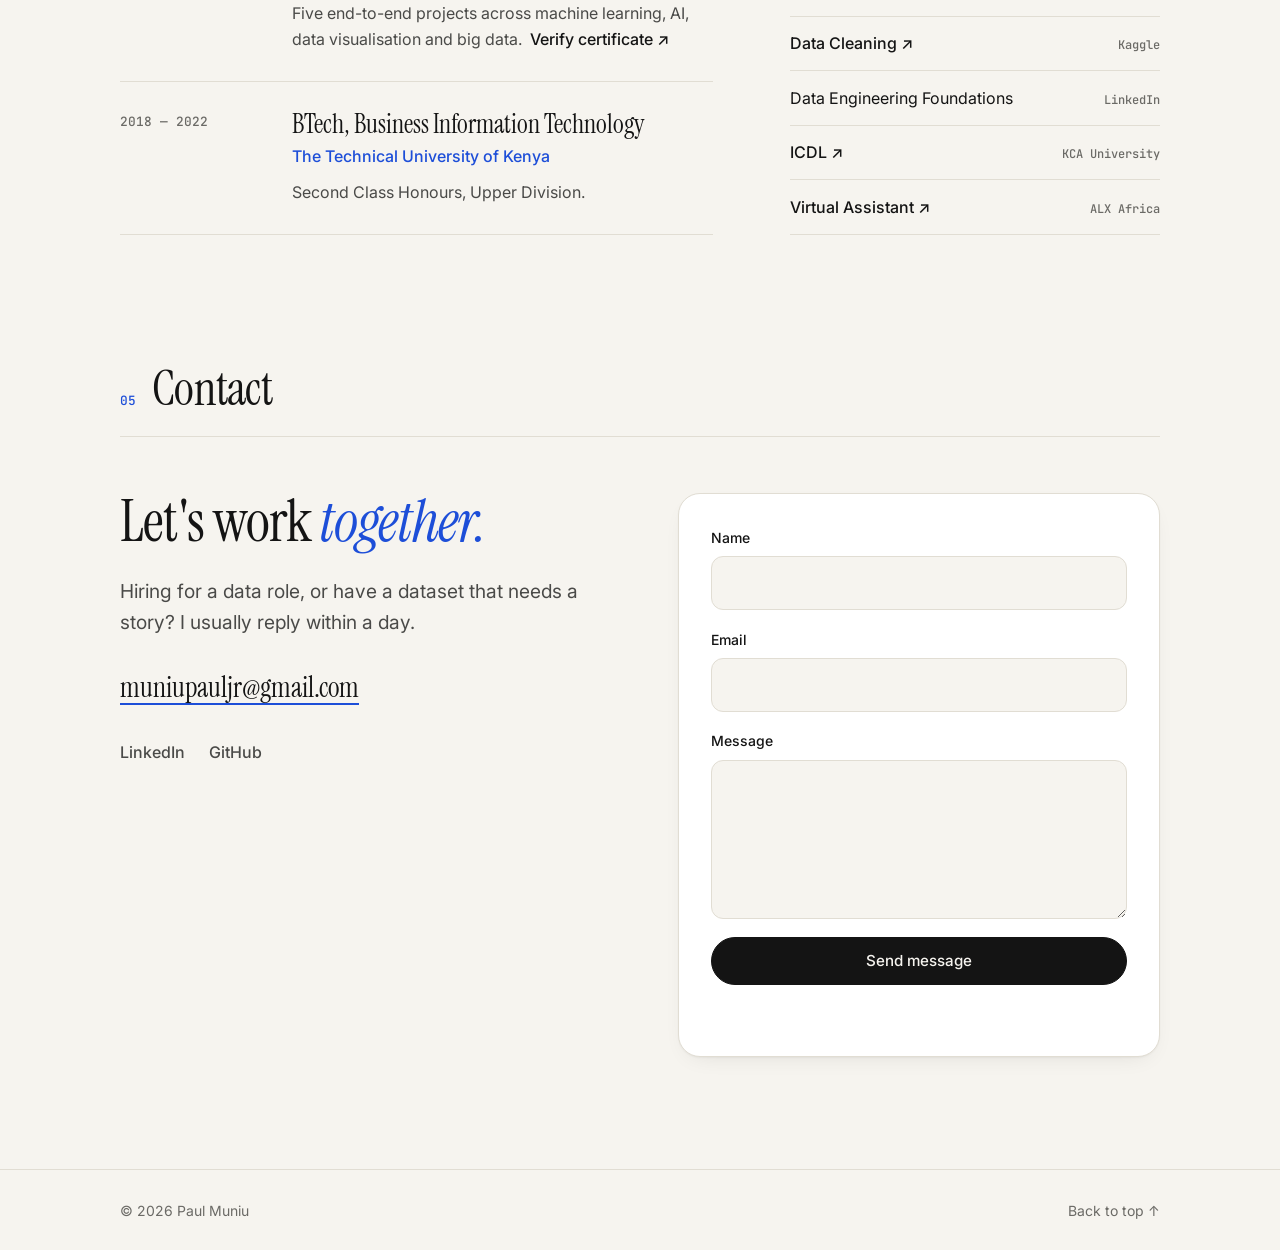
==== commit 3d2f3343: "Fill in real résumé content, projects, education and CV Co-Authored-By: Claude Opus 5.5 <noreply@ant" ====
--- a/index.html
+++ b/index.html
@@ -3,13 +3,13 @@
 <head>
   <meta charset="utf-8">
   <meta name="viewport" content="width=device-width, initial-scale=1">
-  <title>Paul Muniu · Data Analyst &amp; Builder</title>
-  <meta name="description" content="Paul Muniu: a data analyst who builds products. Python, SQL, Power BI and full-stack web apps. Founder of SomaFlow.">
+  <title>Paul Muniu · Data Scientist</title>
+  <meta name="description" content="Paul Muniu: a data scientist in Nairobi, Kenya. Python, R, SQL, machine learning and Power BI. Founder of SomaFlow.">
   <meta name="theme-color" content="#f6f4ef" media="(prefers-color-scheme: light)">
   <meta name="theme-color" content="#0f0f10" media="(prefers-color-scheme: dark)">
 
   <!-- Link preview (WhatsApp, LinkedIn, X) -->
-  <meta property="og:title" content="Paul Muniu · Data Analyst & Builder">
+  <meta property="og:title" content="Paul Muniu · Data Scientist">
   <meta property="og:description" content="I turn messy data into decisions people can act on.">
   <meta property="og:type" content="website">
 
@@ -42,6 +42,7 @@
         <a href="#about">About</a>
         <a href="#work">Work</a>
         <a href="#experience">Experience</a>
+        <a href="#education">Education</a>
         <a href="#contact">Contact</a>
       </nav>
 
@@ -63,13 +64,13 @@
     <!-- ============ Hero ============ -->
     <section class="hero container">
       <div class="hero-copy">
-        <p class="eyebrow reveal"><span class="dot" aria-hidden="true"></span>Open to data &amp; analytics roles</p>
+        <p class="eyebrow reveal"><span class="dot" aria-hidden="true"></span>Open to data science roles</p>
         <h1 class="display reveal">
           I turn messy data into <em>decisions</em> people can act on.
         </h1>
         <p class="lede reveal">
-          I'm <strong>Paul Muniu</strong>, a data analyst based in Kenya. I work in Python, SQL and Power BI,
-          and I build full-stack products that put data to work, most recently
+          I'm <strong>Paul Muniu</strong>, a data scientist in Nairobi, Kenya. I work in Python, R, SQL and
+          Power BI, and I build full-stack products that put data to work, most recently
           <a href="https://somaflow.co.ke" target="_blank" rel="noopener">SomaFlow</a>.
         </p>
         <div class="hero-cta reveal">
@@ -102,8 +103,8 @@
       <div class="container toolkit-inner">
         <span class="mono-label">Toolkit</span>
         <ul>
-          <li>Python</li><li>SQL</li><li>Power BI</li><li>Streamlit</li>
-          <li>PostgreSQL</li><li>Django REST</li><li>React</li><li>Git</li>
+          <li>Python</li><li>R</li><li>SQL</li><li>Power BI</li>
+          <li>Tableau</li><li>scikit-learn</li><li>Streamlit</li><li>PostgreSQL</li>
         </ul>
       </div>
     </section>
@@ -118,17 +119,18 @@
       <div class="about-grid">
         <div class="about-text reveal">
           <p class="big">
-            I started in data analysis and education, asking why some numbers move and others don't.
-            Now I build the tools that answer those questions.
+            I came to data science from business IT and banking. At KCB, spotting trends in customer data
+            helped lift quarterly sales by 15%, and I've been chasing that kind of result ever since.
           </p>
           <p>
-            Most dashboards stop at "what happened". I like to get to "what should we do next".
-            That idea runs through SomaFlow, a platform I designed and shipped end to end.
-            It assesses a student, finds their weakest topic, and recommends a practice plan.
+            I hold a BTech in Business Information Technology from the Technical University of Kenya
+            and trained as a data scientist at Moringa School. I care about the step most dashboards skip:
+            <em>what should we do next?</em> That question drives SomaFlow, a learning platform I designed
+            and shipped end to end.
           </p>
           <p>
-            I'm comfortable across the whole pipeline: cleaning and modelling data, writing SQL,
-            building Power BI and Streamlit reports, and shipping web apps with React,
+            I work across the whole pipeline: cleaning data and building ETL, exploratory analysis,
+            machine-learning models, Power BI and Tableau dashboards, and web apps with React,
             Django REST Framework and PostgreSQL.
           </p>
         </div>
@@ -136,19 +138,19 @@
         <div class="skills reveal">
           <div class="skill-group">
             <h3>Analysis</h3>
-            <p>Python · pandas · SQL · Excel · statistics</p>
+            <p>Python · R · SQL · pandas · NumPy · SciPy · Excel</p>
           </div>
           <div class="skill-group">
-            <h3>Reporting</h3>
-            <p>Power BI · Streamlit · data storytelling</p>
+            <h3>Machine learning</h3>
+            <p>Supervised &amp; unsupervised learning · feature engineering · time series</p>
+          </div>
+          <div class="skill-group">
+            <h3>Visualisation</h3>
+            <p>Power BI · DAX · Tableau · Matplotlib · Seaborn · Streamlit</p>
           </div>
           <div class="skill-group">
             <h3>Engineering</h3>
-            <p>Django REST · React · Tailwind · PostgreSQL</p>
-          </div>
-          <div class="skill-group">
-            <h3>Delivery</h3>
-            <p>Git · GitHub Actions · cPanel / Netlify deploys</p>
+            <p>ETL · Django REST · React · PostgreSQL · Git · GitHub Actions</p>
           </div>
         </div>
       </div>
@@ -186,6 +188,79 @@
         </article>
 
         <article class="project reveal">
+          <div class="project-media media-data">
+            <svg viewBox="0 0 160 80" aria-hidden="true">
+              <rect x="10" y="44" width="16" height="26" rx="2"/><rect x="34" y="30" width="16" height="40" rx="2"/>
+              <rect x="58" y="36" width="16" height="34" rx="2"/><rect x="82" y="18" width="16" height="52" rx="2"/>
+              <rect x="106" y="24" width="16" height="46" rx="2"/><rect x="130" y="10" width="16" height="60" rx="2"/>
+            </svg>
+          </div>
+          <div class="project-body">
+            <p class="mono-label">Oct 2024 · Power BI</p>
+            <h3>Business Insights 360</h3>
+            <p>
+              Replaced AtliQ's Excel reporting with a Power BI dashboard covering five departments,
+              built on Excel, CSV and SQL sources. Tuning the model in DAX Studio sped it up by 5%.
+            </p>
+            <ul class="tags">
+              <li>Power BI</li><li>DAX</li><li>Power Query</li><li>SQL</li>
+            </ul>
+            <div class="project-links">
+              <a href="https://app.powerbi.com/view?r=eyJrIjoiMzJkODEzZjUtMWJmZC00YjMyLWJlYzYtZjJmZTJjMGE0OWU4IiwidCI6ImM2ZTU0OWIzLTVmNDUtNDAzMi1hYWU5LWQ0MjQ0ZGM1YjJjNCJ9" target="_blank" rel="noopener">Open live dashboard <span aria-hidden="true">↗</span></a>
+            </div>
+          </div>
+        </article>
+
+        <article class="project reveal">
+          <div class="project-media media-reco">
+            <svg viewBox="0 0 160 80" aria-hidden="true">
+              <circle cx="30" cy="40" r="9"/><circle cx="58" cy="22" r="6"/><circle cx="58" cy="58" r="6"/>
+              <circle cx="96" cy="40" r="14" class="hit"/><circle cx="130" cy="20" r="6"/><circle cx="130" cy="60" r="6"/>
+              <path d="M39 40 L82 40 M64 24 L84 34 M64 56 L84 46 M110 40 L124 24 M110 40 L124 56"/>
+            </svg>
+          </div>
+          <div class="project-body">
+            <p class="mono-label">Aug 2024 · Capstone · ML</p>
+            <h3>Data Crunch</h3>
+            <p>
+              A recipe recommender that suggests meals from the ingredients you already have, to cut food waste.
+              Built on 2,000+ recipes and 1,000 reviews with pandas and scikit-learn, and deployed on Streamlit.
+            </p>
+            <ul class="tags">
+              <li>Python</li><li>scikit-learn</li><li>Streamlit</li><li>EDA</li>
+            </ul>
+            <div class="project-links">
+              <a href="https://data-crunch-app.streamlit.app/" target="_blank" rel="noopener">Try the app <span aria-hidden="true">↗</span></a>
+              <a href="https://github.com/PaulMuniu/Data-Crunch-App" target="_blank" rel="noopener">GitHub <span aria-hidden="true">↗</span></a>
+            </div>
+          </div>
+        </article>
+
+        <article class="project reveal">
+          <div class="project-media media-line">
+            <svg viewBox="0 0 160 80" preserveAspectRatio="none" aria-hidden="true">
+              <path class="band" d="M100 30 L115 26 L130 20 L145 16 L158 10 L158 30 L145 32 L130 34 L115 36 L100 34 Z"/>
+              <path class="hist" d="M2 66 L14 62 L26 64 L38 56 L50 58 L62 48 L74 50 L86 40 L100 34"/>
+              <path class="fcst" d="M100 34 L115 31 L130 27 L145 24 L158 20"/>
+            </svg>
+          </div>
+          <div class="project-body">
+            <p class="mono-label">Jul 2024 · Time series · Scrum Master</p>
+            <h3>Zillow housing forecast</h3>
+            <p>
+              Ranked the five best zip codes to invest in by forecast ROI, using 22 years of Zillow data.
+              We compared moving-average, ARIMA and AutoARIMA models before settling on Prophet. I ran the team as Scrum Master.
+            </p>
+            <ul class="tags">
+              <li>Prophet</li><li>ARIMA</li><li>pandas</li>
+            </ul>
+            <div class="project-links">
+              <a href="https://github.com/PaulMuniu/Zillow-Housing-Data-Time-Series-Modeling" target="_blank" rel="noopener">GitHub <span aria-hidden="true">↗</span></a>
+            </div>
+          </div>
+        </article>
+
+        <article class="project reveal">
           <div class="project-media media-tsp">
             <span class="wordmark">The Scholars' Podium</span>
           </div>
@@ -205,31 +280,6 @@
           </div>
         </article>
 
-        <!-- PLACEHOLDER: replace with a real Power BI / Streamlit project of yours -->
-        <article class="project reveal">
-          <div class="project-media media-data">
-            <svg viewBox="0 0 160 80" aria-hidden="true">
-              <rect x="10" y="44" width="16" height="26" rx="2"/><rect x="34" y="30" width="16" height="40" rx="2"/>
-              <rect x="58" y="36" width="16" height="34" rx="2"/><rect x="82" y="18" width="16" height="52" rx="2"/>
-              <rect x="106" y="24" width="16" height="46" rx="2"/><rect x="130" y="10" width="16" height="60" rx="2"/>
-            </svg>
-          </div>
-          <div class="project-body">
-            <p class="mono-label">Power BI · Dashboard</p>
-            <h3>Dashboard title goes here</h3>
-            <p>
-              One or two lines on the business question this answered, the data behind it,
-              and the decision it helped someone make.
-            </p>
-            <ul class="tags">
-              <li>Power BI</li><li>DAX</li><li>SQL</li>
-            </ul>
-            <div class="project-links">
-              <a href="https://github.com/PaulMuniu" target="_blank" rel="noopener">View on GitHub <span aria-hidden="true">↗</span></a>
-            </div>
-          </div>
-        </article>
-
       </div>
     </section>
 
@@ -249,30 +299,78 @@
             <p>Designed, built and deployed the platform: data model, diagnosis engine, React front end and CI/CD.</p>
           </div>
         </li>
-        <!-- PLACEHOLDER: replace with your real roles -->
         <li class="reveal">
-          <span class="when">Year — Year</span>
+          <span class="when">Jul 2023 — Jun 2024</span>
           <div>
-            <h3>Data Analyst</h3>
-            <p class="where">Organisation name</p>
-            <p>One line on the impact you had, with a number if you can (for example, "cut reporting time by 40%").</p>
+            <h3>Customer Success Associate</h3>
+            <p class="where">Kenya Commercial Bank · Kasarani</p>
+            <p>Analysed customer data to find trends that shaped sales strategy, contributing to a 15% rise in quarterly sales. Handled 20+ customer cases a day.</p>
           </div>
         </li>
         <li class="reveal">
-          <span class="when">Year — Year</span>
+          <span class="when">Aug 2022 — Dec 2022</span>
           <div>
-            <h3>Degree or certification</h3>
-            <p class="where">Institution name</p>
-            <p>Relevant coursework, honours or a capstone project.</p>
+            <h3>IT Support (Industrial Attachment)</h3>
+            <p class="where">Huduma Kenya · Ministry of Public Service</p>
+            <p>Improved data accuracy by 20% through validation procedures, and resolved 95% of technical issues raised.</p>
+          </div>
+        </li>
+        <li class="reveal">
+          <span class="when">2019 — Now</span>
+          <div>
+            <h3>Mentor (Volunteer)</h3>
+            <p class="where">Outliers Kenya</p>
+            <p>Mentor children in underserved communities and run the organisation's social media.</p>
           </div>
         </li>
       </ol>
+    </section>
+
+    <!-- ============ Education ============ -->
+    <section class="section container" id="education">
+      <header class="section-head reveal">
+        <span class="section-num">04</span>
+        <h2>Education</h2>
+      </header>
+
+      <div class="edu-grid">
+        <ol class="timeline">
+          <li class="reveal">
+            <span class="when">Feb — Nov 2024</span>
+            <div>
+              <h3>Data Science Programme</h3>
+              <p class="where">Moringa School</p>
+              <p>Five end-to-end projects across machine learning, AI, data visualisation and big data.
+                <a class="inline-link" href="https://moringa.my.salesforce-sites.com/certificateStatus?id=a0PQ200000Af70J" target="_blank" rel="noopener">Verify certificate ↗</a></p>
+            </div>
+          </li>
+          <li class="reveal">
+            <span class="when">2018 — 2022</span>
+            <div>
+              <h3>BTech, Business Information Technology</h3>
+              <p class="where">The Technical University of Kenya</p>
+              <p>Second Class Honours, Upper Division.</p>
+            </div>
+          </li>
+        </ol>
+
+        <div class="certs reveal">
+          <p class="mono-label">Certifications</p>
+          <ul>
+            <li><span>Data Science &amp; Analytics</span><span class="by">HP LIFE</span></li>
+            <li><a href="https://www.kaggle.com/learn/certification/muniupaul/data-cleaning" target="_blank" rel="noopener">Data Cleaning ↗</a><span class="by">Kaggle</span></li>
+            <li><span>Data Engineering Foundations</span><span class="by">LinkedIn</span></li>
+            <li><a href="https://profile.icdlafrica.org/84a41d56-64c3-432e-8d5b-43cef7269059" target="_blank" rel="noopener">ICDL ↗</a><span class="by">KCA University</span></li>
+            <li><a href="https://intranet.alxswe.com/certificates/mxrSG36TsP" target="_blank" rel="noopener">Virtual Assistant ↗</a><span class="by">ALX Africa</span></li>
+          </ul>
+        </div>
+      </div>
     </section>
 
     <!-- ============ Contact ============ -->
     <section class="section container contact" id="contact">
       <header class="section-head reveal">
-        <span class="section-num">04</span>
+        <span class="section-num">05</span>
         <h2>Contact</h2>
       </header>
 
@@ -282,8 +380,8 @@
           <p class="lede">Hiring for a data role, or have a dataset that needs a story? I usually reply within a day.</p>
           <a class="email-link" href="mailto:muniupauljr@gmail.com">muniupauljr@gmail.com</a>
           <ul class="socials">
+            <li><a href="https://www.linkedin.com/in/paul-muniu" target="_blank" rel="noopener">LinkedIn</a></li>
             <li><a href="https://github.com/PaulMuniu" target="_blank" rel="noopener">GitHub</a></li>
-            <li><a href="https://www.linkedin.com/" target="_blank" rel="noopener">LinkedIn</a></li>
           </ul>
         </div>
 
--- a/styles.css
+++ b/styles.css
@@ -382,3 +382,39 @@
   .header-actions .btn-small { display: none; }
   .hero-cta .btn { flex: 1 1 100%; }
 }
+
+/* ==========================================================================
+   Project visuals, education and certifications
+   ========================================================================== */
+.project-links { display: flex; flex-wrap: wrap; gap: 0 1.5rem; }
+
+.media-reco svg, .media-line svg { width: 70%; max-width: 220px; overflow: visible; }
+.media-reco circle { fill: var(--accent); opacity: .35; }
+.media-reco circle.hit { opacity: .9; }
+.media-reco path { fill: none; stroke: var(--accent); stroke-width: 1.5; opacity: .5; }
+.media-line svg { height: 110px; }
+.media-line .hist { fill: none; stroke: var(--ink); stroke-width: 2; vector-effect: non-scaling-stroke; stroke-linejoin: round; }
+.media-line .fcst { fill: none; stroke: var(--accent); stroke-width: 2; stroke-dasharray: 5 4; vector-effect: non-scaling-stroke; }
+.media-line .band { fill: var(--accent); opacity: .15; }
+
+.edu-grid { display: grid; grid-template-columns: 1.6fr 1fr; gap: clamp(2rem, 6vw, 5rem); align-items: start; }
+.edu-grid .timeline li { grid-template-columns: 140px 1fr; }
+.inline-link { color: var(--ink); font-weight: 500; text-decoration: none; white-space: nowrap; margin-left: .25rem; }
+.inline-link:hover { color: var(--accent); }
+
+.certs ul { list-style: none; margin: .9rem 0 0; padding: 0; }
+.certs li {
+  display: flex; justify-content: space-between; align-items: baseline; gap: 1rem;
+  padding: .85rem 0; border-top: 1px solid var(--line); color: var(--ink);
+}
+.certs li:last-child { border-bottom: 1px solid var(--line); }
+.certs a { color: var(--ink); text-decoration: none; font-weight: 500; }
+.certs a:hover { color: var(--accent); }
+.certs .by { font: 500 .75rem/1.4 var(--mono); color: var(--muted); text-align: right; flex-shrink: 0; }
+
+@media (max-width: 960px) {
+  .edu-grid { grid-template-columns: 1fr; }
+}
+@media (max-width: 760px) {
+  .edu-grid .timeline li { grid-template-columns: 1fr; }
+}
